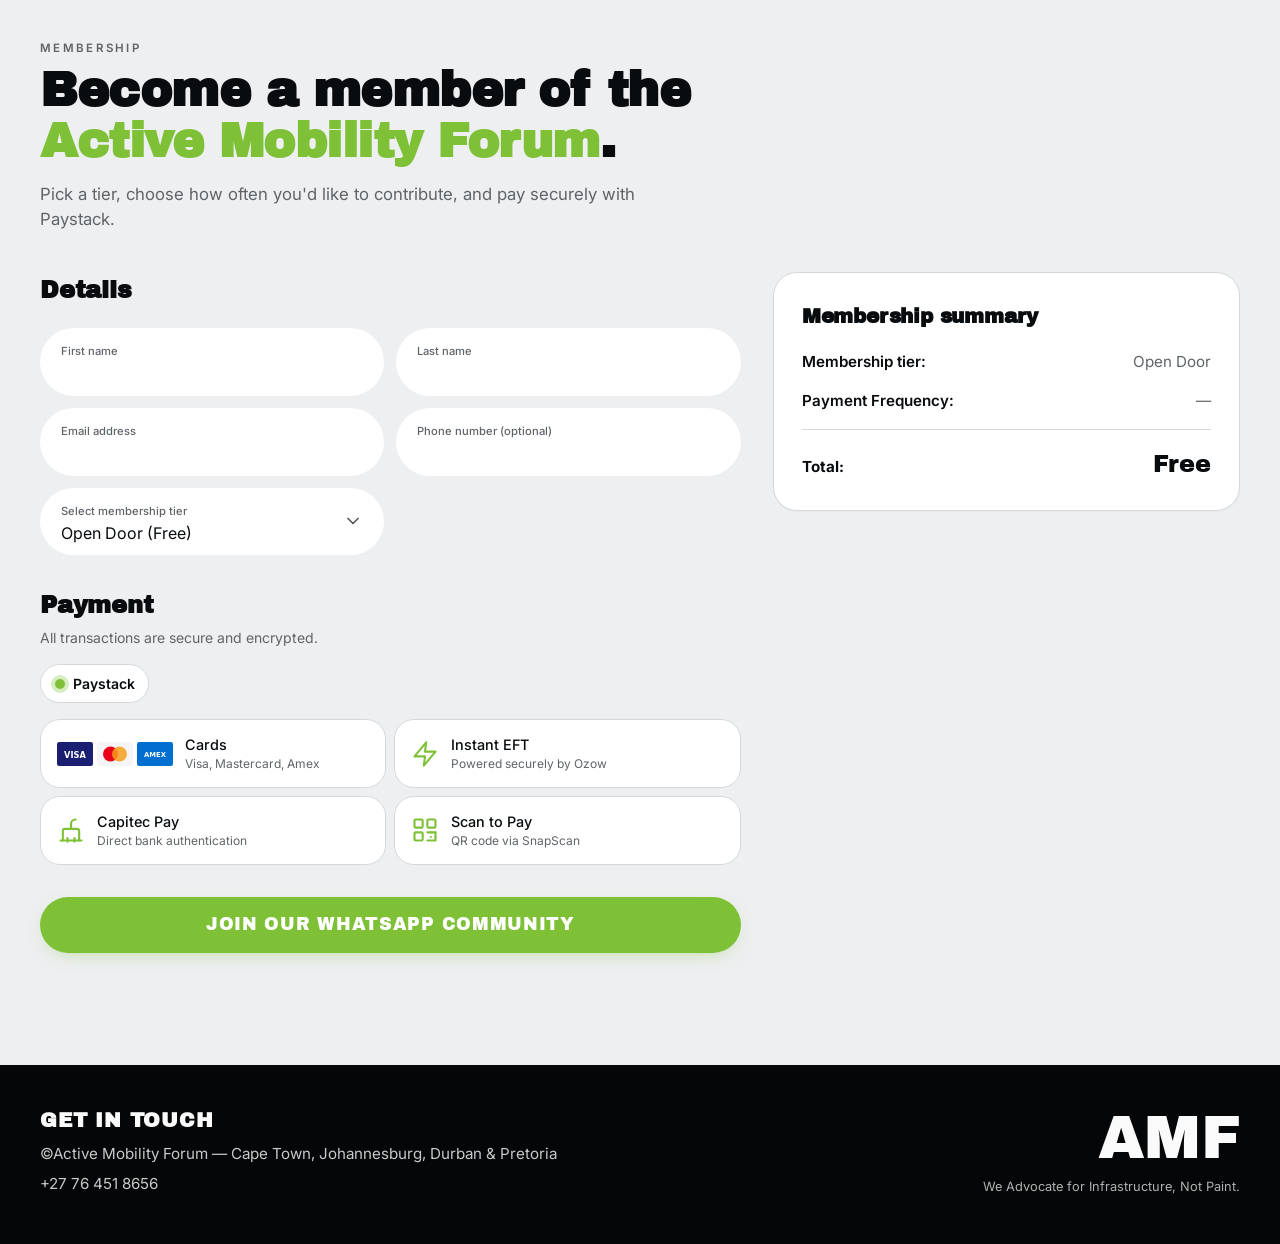
==== index.html @ 3e454515 "Initial commit of the AMF payment form" ====
<!doctype html>
<html lang="en">
<head>
  <meta charset="utf-8" />
  <meta name="viewport" content="width=device-width, initial-scale=1" />
  <title>Become a Member — Active Mobility Forum</title>
  <meta name="description" content="Choose your membership tier and support the Active Mobility Forum's work for safer streets across South Africa." />
  <meta property="og:title" content="Become a Member — Active Mobility Forum" />
  <meta property="og:description" content="Pick a tier, choose how often you'd like to contribute, and pay securely with Paystack." />
  <link rel="preconnect" href="https://fonts.googleapis.com" />
  <link rel="preconnect" href="https://fonts.gstatic.com" crossorigin />
  <link href="https://fonts.googleapis.com/css2?family=Archivo+Black&family=Inter:wght@400;500;600;700&display=swap" rel="stylesheet" />
  <link rel="stylesheet" href="styles.css" />
  <script src="https://js.paystack.co/v1/inline.js" defer></script>
  <script src="app.js" defer></script>
</head>
<body>
  <div class="page">
    <main>
      <section>
        <div class="container" style="padding-top:2.5rem; padding-bottom:4rem;">
          <header class="fade-in" style="max-width:42rem; margin-bottom:2.5rem;">
            <p class="eyebrow">Membership</p>
            <h1 class="headline">Become a member of the <span class="accent">Active Mobility Forum</span>.</h1>
            <p class="lede">Pick a tier, choose how often you'd like to contribute, and pay securely with Paystack.</p>
          </header>
          <form id="membership-form" class="form-grid fade-in" novalidate>
            <!-- LEFT: details -->
            <div>
              <h2 class="section-title">Details</h2>
              <div class="fields-row">
                <label class="field">
                  <span class="label">First name</span>
                  <input id="firstName" type="text" autocomplete="given-name" maxlength="60" required />
                </label>
                <label class="field">
                  <span class="label">Last name</span>
                  <input id="lastName" type="text" autocomplete="family-name" maxlength="60" required />
                </label>
              </div>
              <div class="fields-row">
                <label class="field">
                  <span class="label">Email address</span>
                  <input id="email" type="email" autocomplete="email" maxlength="120" required />
                </label>
                <label class="field">
                  <span class="label">Phone number (optional)</span>
                  <input id="phone" type="tel" autocomplete="tel" maxlength="20" />
                </label>
              </div>
              <div class="fields-row">
                <label class="field select-field">
                  <span class="label">Select membership tier</span>
                  <select id="tier">
                    <option value="open-door">Open Door (Free)</option>
                    <option value="community">Community Advocate</option>
                    <option value="champion">Champion Advocate</option>
                    <option value="family">Family Advocate</option>
                  </select>
                </label>
                <label class="field select-field" id="frequency-field" style="display:none;">
                  <span class="label">Payment frequency</span>
                  <select id="frequency">
                    <option value="monthly">Monthly</option>
                    <option value="quarterly">Quarterly</option>
                    <option value="yearly">Yearly</option>
                  </select>
                </label>
              </div>
              <div class="payment">
                <h2 class="section-title" style="margin-bottom:0.25rem;">Payment</h2>
                <p class="sub">All transactions are secure and encrypted.</p>
                <div>
                  <span class="processor"><span class="dot"></span>Paystack</span>
                </div>
                <div class="methods">
                  <!-- Cards -->
                  <div class="method">
                    <span class="icon">
                      <svg width="36" height="24" viewBox="0 0 48 32" aria-label="Visa"><rect width="48" height="32" rx="3" fill="#1A1F71"/><text x="24" y="21" text-anchor="middle" fill="white" font-size="11" font-weight="700" font-family="system-ui, sans-serif">VISA</text></svg>
                      <svg width="36" height="24" viewBox="0 0 48 32" aria-label="Mastercard"><rect width="48" height="32" rx="3" fill="#f5f5f5"/><circle cx="18" cy="16" r="10" fill="#EB001B"/><circle cx="30" cy="16" r="10" fill="#F79E1B" opacity="0.85"/></svg>
                      <svg width="36" height="24" viewBox="0 0 48 32" aria-label="American Express"><rect width="48" height="32" rx="3" fill="#016FD0"/><text x="24" y="20" text-anchor="middle" fill="white" font-size="9" font-weight="700" font-family="system-ui, sans-serif">AMEX</text></svg>
                    </span>
                    <div>
                      <p class="title">Cards</p>
                      <p class="desc">Visa, Mastercard, Amex</p>
                    </div>
                  </div>
                  <!-- Instant EFT -->
                  <div class="method">
                    <span class="icon">
                      <svg width="28" height="28" viewBox="0 0 24 24" fill="none" stroke="currentColor" stroke-width="1.8" stroke-linecap="round" stroke-linejoin="round" aria-label="Instant EFT"><path d="M13 2L3 14h9l-1 8 10-12h-9l1-8z"/></svg>
                    </span>
                    <div>
                      <p class="title">Instant EFT</p>
                      <p class="desc">Powered securely by Ozow</p>
                    </div>
                  </div>
                  <!-- Capitec Pay -->
                  <div class="method">
                    <span class="icon">
                      <svg width="28" height="28" viewBox="0 0 24 24" fill="none" stroke="currentColor" stroke-width="1.8" stroke-linecap="round" stroke-linejoin="round" aria-label="Capitec Pay"><path d="M3 21h18"/><path d="M5 21v-8a2 2 0 0 1 2-2h10a2 2 0 0 1 2 2v8"/><path d="M12 11V7a4 4 0 0 1 4-4"/><path d="M9 22v-3"/><path d="M15 22v-3"/></svg>
                    </span>
                    <div>
                      <p class="title">Capitec Pay</p>
                      <p class="desc">Direct bank authentication</p>
                    </div>
                  </div>
                  <!-- Scan to Pay -->
                  <div class="method">
                    <span class="icon">
                      <svg width="28" height="28" viewBox="0 0 24 24" fill="none" stroke="currentColor" stroke-width="1.8" stroke-linecap="round" stroke-linejoin="round" aria-label="Scan to Pay"><rect x="3" y="3" width="7" height="7" rx="1"/><rect x="14" y="3" width="7" height="7" rx="1"/><rect x="3" y="14" width="7" height="7" rx="1"/><path d="M17 14h.01"/><path d="M21 14h.01"/><path d="M17 18h.01"/><path d="M21 18h.01"/><path d="M14 21h7v-7h-7"/></svg>
                    </span>
                    <div>
                      <p class="title">Scan to Pay</p>
                      <p class="desc">QR code via SnapScan</p>
                    </div>
                  </div>
                </div>
              </div>
              <div id="form-alert" class="alert" role="alert" style="display:none;"></div>
              <button id="cta" type="submit" class="cta">Pay now</button>
            </div>
            <!-- RIGHT: summary (sticky on desktop) -->
            <aside class="summary-wrap">
              <div id="summary-card" class="summary">
                <h2>Membership summary</h2>
                <dl>
                  <div class="row"><dt>Membership tier:</dt><dd id="sum-tier">Open Door</dd></div>
                  <div class="row"><dt>Payment Frequency:</dt><dd id="sum-freq">—</dd></div>
                  <div class="total"><dt>Total:</dt><dd id="sum-total">Free</dd></div>
                </dl>
                <p id="sum-note" class="note" style="display:none;"></p>
              </div>
            </aside>
          </form>
        </div>
      </section>
    </main>
    <footer class="footer">
      <div class="container">
        <div>
          <h3>GET IN TOUCH</h3>
          <p>©Active Mobility Forum — Cape Town, Johannesburg, Durban &amp; Pretoria</p>
          <p>+27 76 451 8656</p>
        </div>
        <div class="right">
          <div class="brand">AMF</div>
          <p class="tagline">We Advocate for Infrastructure, Not Paint.</p>
        </div>
      </div>
    </footer>
  </div>
</body>
</html>
---- styles.css ----
/* Active Mobility Forum — Membership (standalone) */
:root {
  --background: oklch(0.95 0.002 247);
  --foreground: oklch(0.15 0.01 247);
  --card: #ffffff;
  --muted: oklch(0.92 0.005 247);
  --muted-foreground: oklch(0.5 0.01 247);
  --border: oklch(0.88 0.005 247);
  --primary: oklch(0.74 0.18 132);
  --primary-hover: oklch(0.68 0.18 132);
  --primary-foreground: #ffffff;
  --destructive: oklch(0.6 0.22 27);
  --footer: oklch(0.12 0.005 247);
  --footer-foreground: #fafafa;
  --radius: 1rem;
}
* { box-sizing: border-box; }
html { scroll-behavior: smooth; }
body {
  margin: 0;
  background: var(--background);
  color: var(--foreground);
  font-family: "Inter", system-ui, -apple-system, Segoe UI, Roboto, sans-serif;
  -webkit-font-smoothing: antialiased;
  line-height: 1.5;
}
h1, h2, h3, h4 {
  font-family: "Archivo Black", "Inter", sans-serif;
  letter-spacing: -0.01em;
  margin: 0;
}
p { margin: 0; }
a { color: inherit; }
button { font-family: inherit; cursor: pointer; }
/* Layout helpers */
.container { max-width: 80rem; margin: 0 auto; padding: 0 1.5rem; }
@media (min-width: 768px) { .container { padding: 0 2.5rem; } }
.page { min-height: 100vh; display: flex; flex-direction: column; }
.page main { flex: 1; }
/* Header copy */
.eyebrow {
  text-transform: uppercase;
  font-size: 0.72rem;
  letter-spacing: 0.2em;
  color: var(--muted-foreground);
  font-weight: 600;
}
.headline {
  font-size: clamp(1.85rem, 4vw, 3rem);
  line-height: 1.05;
  margin-top: 0.5rem;
}
.headline .accent { color: var(--primary); }
.lede { margin-top: 1rem; color: var(--muted-foreground); font-size: 1.05rem; max-width: 38rem; }
/* Form grid */
.form-grid {
  display: grid;
  gap: 2rem;
  align-items: start;
}
@media (min-width: 1024px) {
  .form-grid { grid-template-columns: 1.5fr 1fr; }
}
.section-title { font-size: 1.5rem; margin-bottom: 1.25rem; }
.fields-row {
  display: grid;
  gap: 0.75rem;
  grid-template-columns: 1fr;
}
@media (min-width: 640px) { .fields-row { grid-template-columns: 1fr 1fr; } }
.fields-row + .fields-row { margin-top: 0.75rem; }
/* Floating-label pill field */
.field {
  position: relative;
  background: var(--card);
  border-radius: 9999px;
  padding: 0.875rem 1.25rem 0.55rem;
  border: 1px solid transparent;
  transition: border-color 0.15s, box-shadow 0.15s;
}
.field:focus-within {
  border-color: var(--primary);
  box-shadow: 0 0 0 4px color-mix(in oklab, var(--primary) 18%, transparent);
}
.field .label {
  display: block;
  font-size: 0.7rem;
  color: var(--muted-foreground);
  font-weight: 500;
  margin-bottom: 2px;
}
.field input,
.field select {
  width: 100%;
  background: transparent;
  border: none;
  outline: none;
  font-size: 1rem;
  color: var(--foreground);
  padding: 0;
  appearance: none;
  -webkit-appearance: none;
  font-family: inherit;
}
.field.select-field {
  background-image: url("data:image/svg+xml;utf8,<svg xmlns='http://www.w3.org/2000/svg' width='20' height='20' viewBox='0 0 24 24' fill='none' stroke='%23555' stroke-width='2' stroke-linecap='round' stroke-linejoin='round'><polyline points='6 9 12 15 18 9'/></svg>");
  background-repeat: no-repeat;
  background-position: right 1.25rem center;
  padding-right: 3rem;
}
/* Payment area */
.payment { margin-top: 2rem; }
.payment h2 { font-size: 1.5rem; }
.payment .sub { font-size: 0.875rem; color: var(--muted-foreground); margin: 0.25rem 0 1rem; }
.processor {
  display: inline-flex;
  align-items: center;
  gap: 0.5rem;
  background: var(--card);
  border: 1px solid var(--border);
  border-radius: 9999px;
  padding: 0.5rem 0.85rem;
  font-size: 0.875rem;
  font-weight: 600;
}
.processor .dot {
  width: 0.625rem; height: 0.625rem; border-radius: 9999px;
  background: var(--primary);
  box-shadow: 0 0 0 4px color-mix(in oklab, var(--primary) 30%, transparent);
}
.methods {
  margin-top: 1rem;
  display: grid;
  gap: 0.5rem;
  grid-template-columns: 1fr;
}
@media (min-width: 640px) { .methods { grid-template-columns: 1fr 1fr; } }
.method {
  display: flex;
  align-items: center;
  gap: 0.75rem;
  background: var(--card);
  border: 1px solid var(--border);
  border-radius: 1.25rem;
  padding: 0.85rem 1rem;
  transition: transform 0.18s ease, border-color 0.18s ease, box-shadow 0.18s ease;
}
.method:hover {
  transform: translateY(-2px);
  border-color: color-mix(in oklab, var(--primary) 55%, var(--border));
  box-shadow: 0 8px 24px -16px rgba(0,0,0,0.25);
}
.method .icon { flex-shrink: 0; display: inline-flex; align-items: center; gap: 4px; color: var(--primary); }
.method .title { font-size: 0.9rem; font-weight: 500; }
.method .desc { font-size: 0.75rem; color: var(--muted-foreground); }
/* Alert */
.alert {
  margin-top: 1.5rem;
  border-radius: 0.85rem;
  background: color-mix(in oklab, var(--destructive) 10%, transparent);
  border: 1px solid color-mix(in oklab, var(--destructive) 30%, transparent);
  color: var(--destructive);
  padding: 0.75rem 1rem;
  font-size: 0.875rem;
}
/* CTA */
.cta {
  margin-top: 2rem;
  width: 100%;
  background: var(--primary);
  color: var(--primary-foreground);
  font-family: "Archivo Black", "Inter", sans-serif;
  text-transform: uppercase;
  letter-spacing: 0.04em;
  font-size: 1.1rem;
  padding: 1.15rem 1.5rem;
  border: none;
  border-radius: 9999px;
  transition: background 0.18s ease, transform 0.18s ease, box-shadow 0.18s ease;
  box-shadow: 0 6px 20px -10px color-mix(in oklab, var(--primary) 60%, transparent);
}
.cta:hover:not(:disabled) {
  background: var(--primary-hover);
  transform: translateY(-1px);
  box-shadow: 0 10px 28px -12px color-mix(in oklab, var(--primary) 70%, transparent);
}
.cta:active:not(:disabled) { transform: translateY(0); }
.cta:disabled { opacity: 0.6; cursor: not-allowed; }
/* Summary card (sticky on desktop) */
.summary-wrap { position: relative; }
@media (min-width: 1024px) {
  .summary-wrap { position: sticky; top: 2rem; }
}
.summary {
  background: var(--card);
  border: 1px solid var(--border);
  border-radius: 1.5rem;
  padding: 1.75rem;
  box-shadow: 0 1px 2px rgba(0,0,0,0.03);
  transition: box-shadow 0.2s ease, transform 0.2s ease;
}
.summary.is-stuck { box-shadow: 0 20px 40px -24px rgba(0,0,0,0.25); }
.summary h2 { font-size: 1.25rem; margin-bottom: 1.25rem; }
.summary dl { margin: 0; display: flex; flex-direction: column; gap: 1rem; font-size: 0.95rem; }
.summary .row { display: flex; justify-content: space-between; align-items: center; }
.summary .row dt { font-weight: 600; }
.summary .row dd { margin: 0; color: var(--muted-foreground); }
.summary .total {
  border-top: 1px solid var(--border);
  padding-top: 1rem;
  display: flex;
  justify-content: space-between;
  align-items: baseline;
}
.summary .total dt { font-weight: 700; }
.summary .total dd {
  margin: 0;
  font-family: "Archivo Black", "Inter", sans-serif;
  font-size: 1.5rem;
}
.summary .note {
  margin-top: 1.5rem;
  text-align: center;
  font-size: 0.75rem;
  color: var(--muted-foreground);
  background: var(--muted);
  border-radius: 9999px;
  padding: 0.5rem 1rem;
}
/* Animation */
@keyframes fadeIn { from { opacity: 0; transform: translateY(8px);} to { opacity: 1; transform: translateY(0);} }
.fade-in { animation: fadeIn 0.35s ease-out both; }
.fade-swap { animation: fadeIn 0.25s ease-out both; }
/* Footer */
.footer {
  background: var(--footer);
  color: var(--footer-foreground);
  margin-top: 3rem;
}
.footer .container {
  display: grid;
  gap: 2rem;
  padding-top: 2.5rem;
  padding-bottom: 3rem;
  align-items: end;
}
@media (min-width: 768px) { .footer .container { grid-template-columns: 1fr 1fr; } }
.footer .right { text-align: left; }
@media (min-width: 768px) { .footer .right { text-align: right; } }
.footer h3 { font-size: 1.25rem; letter-spacing: 0.04em; }
.footer p { margin-top: 0.5rem; opacity: 0.8; font-size: 0.95rem; }
.footer .brand {
  font-family: "Archivo Black", "Inter", sans-serif;
  font-size: clamp(2.25rem, 5vw, 3.75rem);
  line-height: 0.9;
  letter-spacing: -0.01em;
}
.footer .tagline { margin-top: 0.75rem; font-size: 0.8rem; opacity: 0.7; }
/* Success page */
.success-card {
  background: var(--card);
  border: 1px solid var(--border);
  border-radius: 1.5rem;
  padding: 2rem;
  max-width: 36rem;
  margin: 4rem auto;
}
.success-card .check {
  width: 56px; height: 56px;
  border-radius: 9999px;
  background: color-mix(in oklab, var(--primary) 18%, transparent);
  color: var(--primary);
  display: flex; align-items: center; justify-content: center;
  margin-bottom: 1rem;
}
.success-card h1 { font-size: 1.75rem; }
.success-card dl { margin: 1.5rem 0; display: flex; flex-direction: column; gap: 0.75rem; }
.success-card .row { display: flex; justify-content: space-between; font-size: 0.95rem; }
.success-card .row dt { color: var(--muted-foreground); }
.success-card .actions { display: flex; flex-direction: column; gap: 0.75rem; margin-top: 1.5rem; }
.btn-outline {
  display: inline-block;
  text-align: center;
  border: 1px solid var(--border);
  border-radius: 9999px;
  padding: 0.85rem 1.25rem;
  text-decoration: none;
  font-weight: 600;
  background: transparent;
  color: var(--foreground);
  transition: background 0.18s ease, border-color 0.18s ease;
}
.btn-outline:hover { background: var(--muted); border-color: color-mix(in oklab, var(--primary) 40%, var(--border)); }
.visually-hidden {
  position: absolute; width: 1px; height: 1px; overflow: hidden;
  clip: rect(0 0 0 0); white-space: nowrap;
}
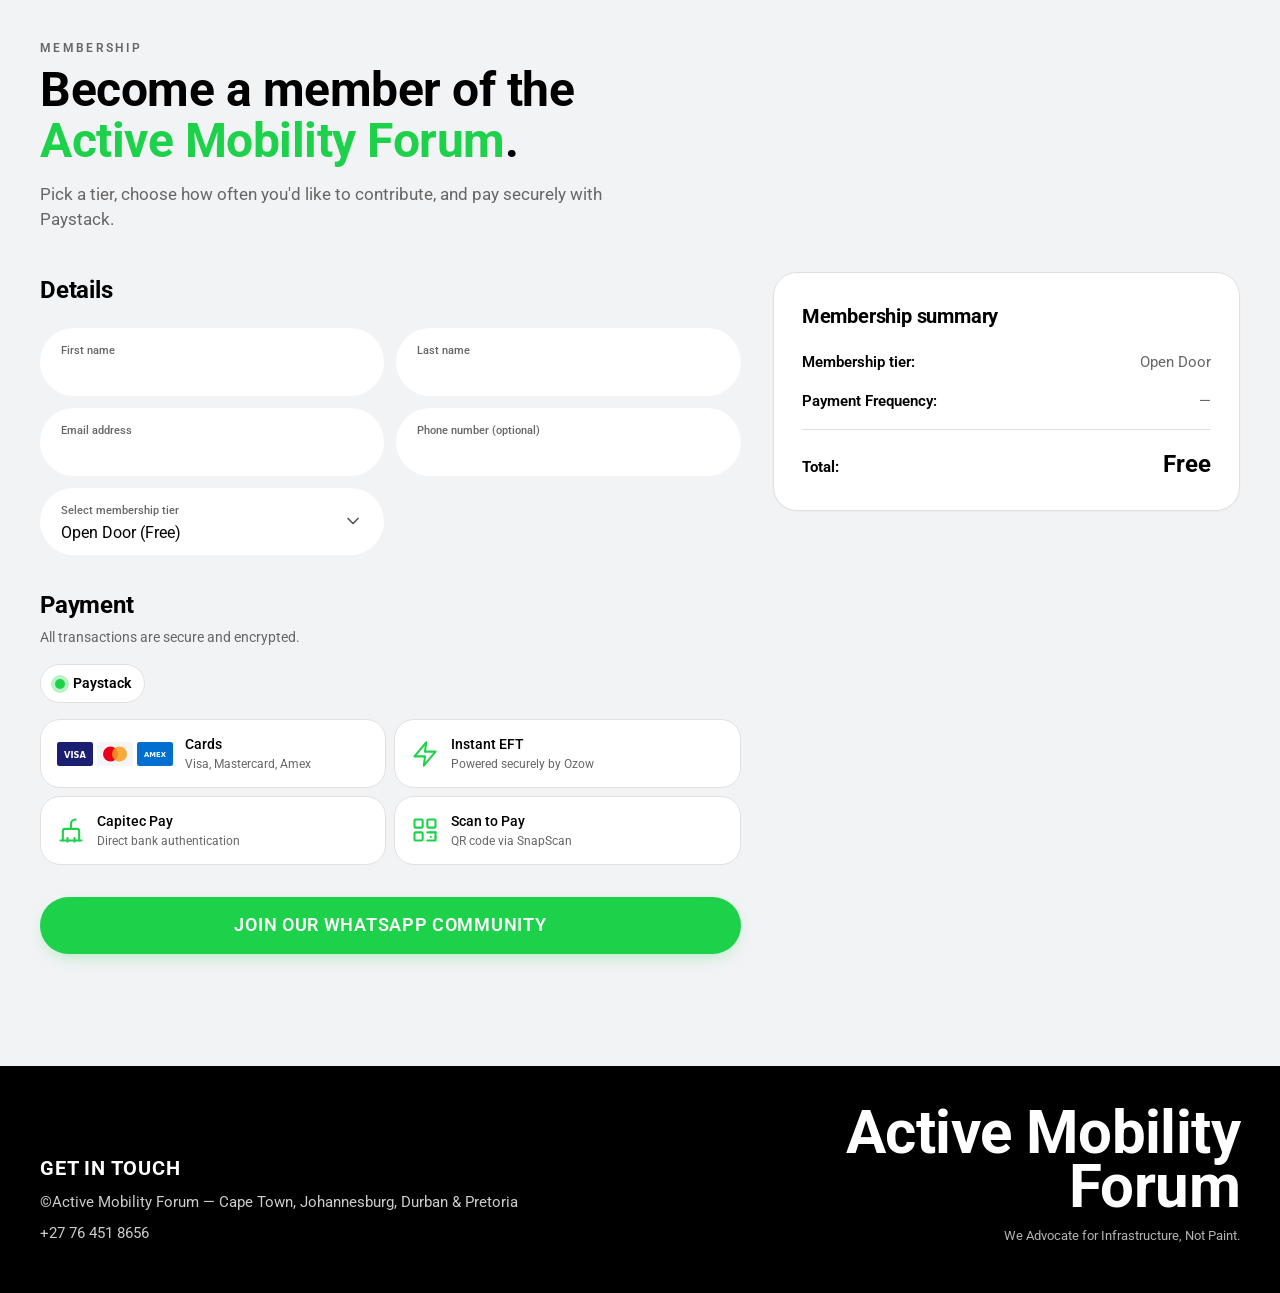
==== commit 0e9b1eff: "Changed colour palette and font to be in accordance with branding guidelines. I also revised the suc" ====
--- a/index.html
+++ b/index.html
@@ -9,7 +9,7 @@
   <meta property="og:description" content="Pick a tier, choose how often you'd like to contribute, and pay securely with Paystack." />
   <link rel="preconnect" href="https://fonts.googleapis.com" />
   <link rel="preconnect" href="https://fonts.gstatic.com" crossorigin />
-  <link href="https://fonts.googleapis.com/css2?family=Archivo+Black&family=Inter:wght@400;500;600;700&display=swap" rel="stylesheet" />
+  <link href="https://fonts.googleapis.com/css2?family=Roboto:wght@400;600;700&display=swap" rel="stylesheet" />
   <link rel="stylesheet" href="styles.css" />
   <script src="https://js.paystack.co/v1/inline.js" defer></script>
   <script src="app.js" defer></script>
@@ -145,7 +145,7 @@
           <p>+27 76 451 8656</p>
         </div>
         <div class="right">
-          <div class="brand">AMF</div>
+          <div class="brand">Active Mobility <br>Forum</div>
           <p class="tagline">We Advocate for Infrastructure, Not Paint.</p>
         </div>
       </div>
--- a/styles.css
+++ b/styles.css
@@ -1,17 +1,19 @@
 /* Active Mobility Forum — Membership (standalone) */
 :root {
-  --background: oklch(0.95 0.002 247);
-  --foreground: oklch(0.15 0.01 247);
+  --background: #f2f3f5;
+  --foreground: #000000;
   --card: #ffffff;
-  --muted: oklch(0.92 0.005 247);
-  --muted-foreground: oklch(0.5 0.01 247);
-  --border: oklch(0.88 0.005 247);
-  --primary: oklch(0.74 0.18 132);
-  --primary-hover: oklch(0.68 0.18 132);
+  --muted: #f5f5f5;
+  --muted-foreground: #666666;
+  --border: #e0e0e0;
+  --primary: #1dd14a;
+  --primary-hover: #16b894;
   --primary-foreground: #ffffff;
-  --destructive: oklch(0.6 0.22 27);
-  --footer: oklch(0.12 0.005 247);
-  --footer-foreground: #fafafa;
+  --success: #16a34a;
+  --destructive: #dc2626;
+  --destructive-hover: #b91c1c;
+  --footer: #000000;
+  --footer-foreground: #ffffff;
   --radius: 1rem;
 }
 * { box-sizing: border-box; }
@@ -20,12 +22,14 @@
   margin: 0;
   background: var(--background);
   color: var(--foreground);
-  font-family: "Inter", system-ui, -apple-system, Segoe UI, Roboto, sans-serif;
+  font-family: "Roboto", -apple-system, BlinkMacSystemFont, "Segoe UI", sans-serif;
+  font-weight: 400;
   -webkit-font-smoothing: antialiased;
   line-height: 1.5;
 }
 h1, h2, h3, h4 {
-  font-family: "Archivo Black", "Inter", sans-serif;
+  font-family: "Roboto", -apple-system, BlinkMacSystemFont, "Segoe UI", sans-serif;
+  font-weight: 700;
   letter-spacing: -0.01em;
   margin: 0;
 }
@@ -169,7 +173,8 @@
   width: 100%;
   background: var(--primary);
   color: var(--primary-foreground);
-  font-family: "Archivo Black", "Inter", sans-serif;
+  font-family: "Roboto", -apple-system, BlinkMacSystemFont, "Segoe UI", sans-serif;
+  font-weight: 600;
   text-transform: uppercase;
   letter-spacing: 0.04em;
   font-size: 1.1rem;
@@ -215,7 +220,8 @@
 .summary .total dt { font-weight: 700; }
 .summary .total dd {
   margin: 0;
-  font-family: "Archivo Black", "Inter", sans-serif;
+  font-family: "Roboto", -apple-system, BlinkMacSystemFont, "Segoe UI", sans-serif;
+  font-weight: 700;
   font-size: 1.5rem;
 }
 .summary .note {
@@ -250,7 +256,8 @@
 .footer h3 { font-size: 1.25rem; letter-spacing: 0.04em; }
 .footer p { margin-top: 0.5rem; opacity: 0.8; font-size: 0.95rem; }
 .footer .brand {
-  font-family: "Archivo Black", "Inter", sans-serif;
+  font-family: "Roboto", -apple-system, BlinkMacSystemFont, "Segoe UI", sans-serif;
+  font-weight: 700;
   font-size: clamp(2.25rem, 5vw, 3.75rem);
   line-height: 0.9;
   letter-spacing: -0.01em;
@@ -268,10 +275,16 @@
 .success-card .check {
   width: 56px; height: 56px;
   border-radius: 9999px;
+  display: flex; align-items: center; justify-content: center;
+  margin-bottom: 1rem;
+}
+.success-card .check.success {
   background: color-mix(in oklab, var(--primary) 18%, transparent);
   color: var(--primary);
-  display: flex; align-items: center; justify-content: center;
-  margin-bottom: 1rem;
+}
+.success-card .check.failure {
+  background: color-mix(in oklab, var(--destructive) 18%, transparent);
+  color: var(--destructive);
 }
 .success-card h1 { font-size: 1.75rem; }
 .success-card dl { margin: 1.5rem 0; display: flex; flex-direction: column; gap: 0.75rem; }
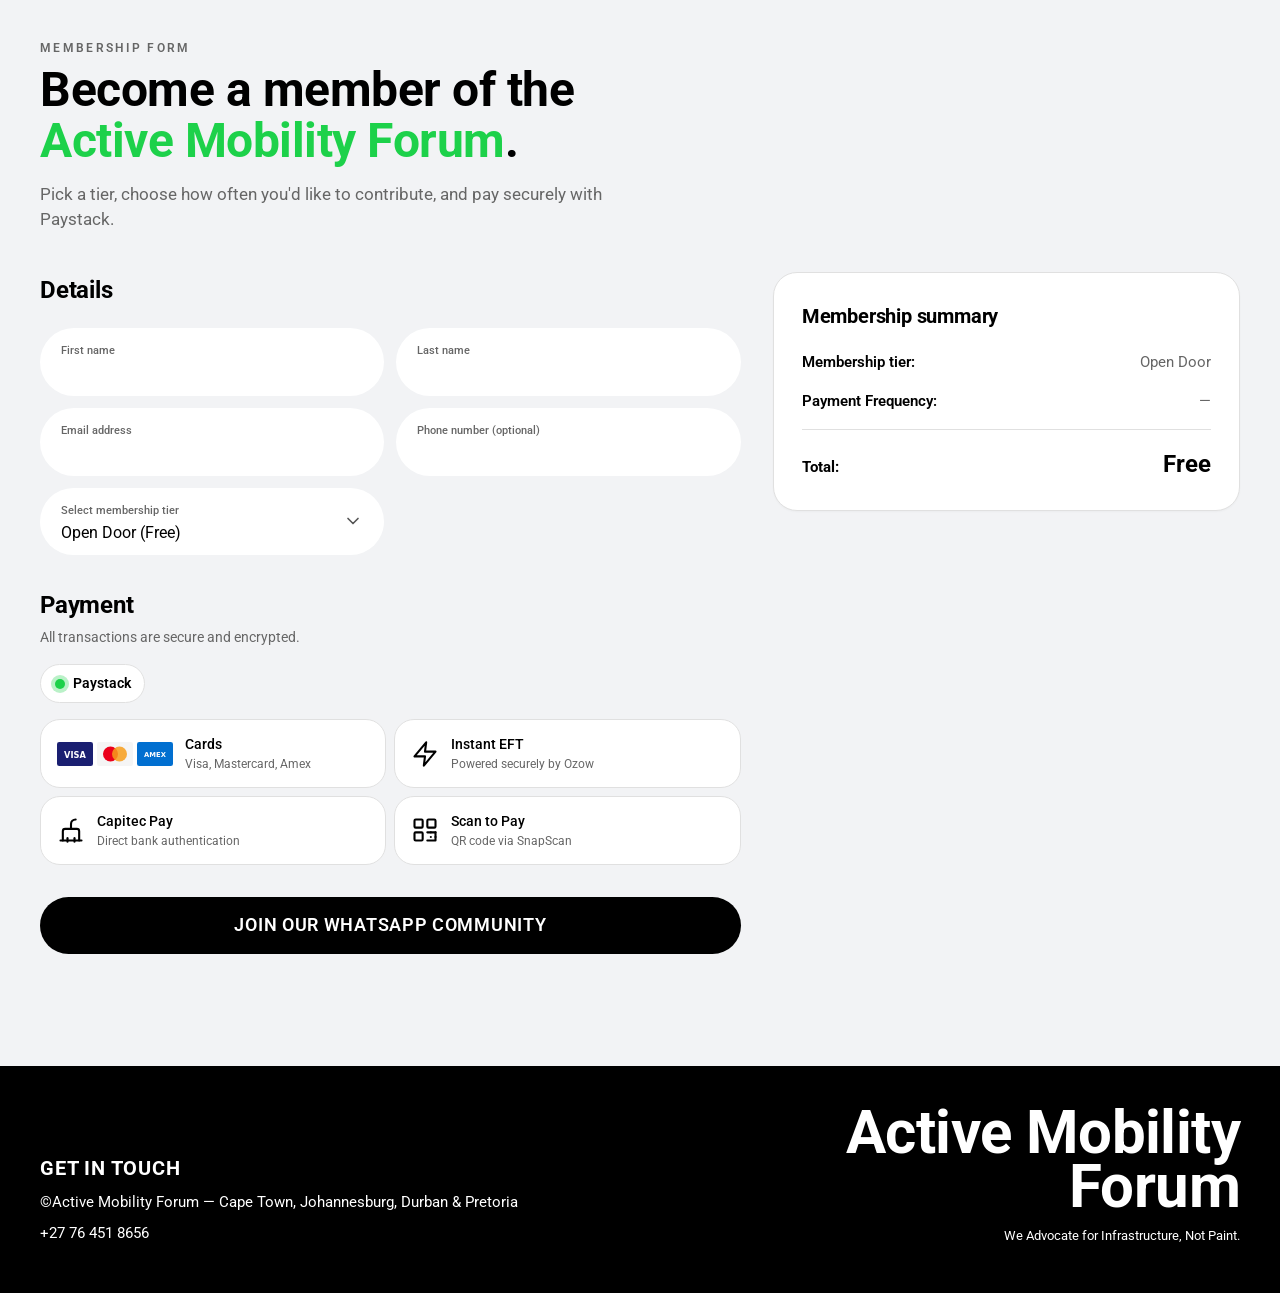
==== commit eeb4b574: "Change to html file" ====
--- a/index.html
+++ b/index.html
@@ -20,7 +20,7 @@
       <section>
         <div class="container" style="padding-top:2.5rem; padding-bottom:4rem;">
           <header class="fade-in" style="max-width:42rem; margin-bottom:2.5rem;">
-            <p class="eyebrow">Membership</p>
+            <p class="eyebrow">Membership Form</p>
             <h1 class="headline">Become a member of the <span class="accent">Active Mobility Forum</span>.</h1>
             <p class="lede">Pick a tier, choose how often you'd like to contribute, and pay securely with Paystack.</p>
           </header>
--- a/styles.css
+++ b/styles.css
@@ -6,8 +6,8 @@
   --muted: #f5f5f5;
   --muted-foreground: #666666;
   --border: #e0e0e0;
-  --primary: #1dd14a;
-  --primary-hover: #16b894;
+  --primary: #000000;
+  --primary-hover: #1dd14a;
   --primary-foreground: #ffffff;
   --success: #16a34a;
   --destructive: #dc2626;
@@ -54,7 +54,7 @@
   line-height: 1.05;
   margin-top: 0.5rem;
 }
-.headline .accent { color: var(--primary); }
+.headline .accent { color: #1dd14a; } 
 .lede { margin-top: 1rem; color: var(--muted-foreground); font-size: 1.05rem; max-width: 38rem; }
 /* Form grid */
 .form-grid {
@@ -129,8 +129,8 @@
 }
 .processor .dot {
   width: 0.625rem; height: 0.625rem; border-radius: 9999px;
-  background: var(--primary);
-  box-shadow: 0 0 0 4px color-mix(in oklab, var(--primary) 30%, transparent);
+  background: #1dd14a;
+  box-shadow: 0 0 0 4px color-mix(in oklab, #1dd14a 30%, transparent);
 }
 .methods {
   margin-top: 1rem;
@@ -182,12 +182,12 @@
   border: none;
   border-radius: 9999px;
   transition: background 0.18s ease, transform 0.18s ease, box-shadow 0.18s ease;
-  box-shadow: 0 6px 20px -10px color-mix(in oklab, var(--primary) 60%, transparent);
+  
 }
 .cta:hover:not(:disabled) {
   background: var(--primary-hover);
-  transform: translateY(-1px);
-  box-shadow: 0 10px 28px -12px color-mix(in oklab, var(--primary) 70%, transparent);
+  transform: translateY(-3px);
+  
 }
 .cta:active:not(:disabled) { transform: translateY(0); }
 .cta:disabled { opacity: 0.6; cursor: not-allowed; }
@@ -254,7 +254,7 @@
 .footer .right { text-align: left; }
 @media (min-width: 768px) { .footer .right { text-align: right; } }
 .footer h3 { font-size: 1.25rem; letter-spacing: 0.04em; }
-.footer p { margin-top: 0.5rem; opacity: 0.8; font-size: 0.95rem; }
+.footer p { margin-top: 0.5rem; font-size: 0.95rem; }
 .footer .brand {
   font-family: "Roboto", -apple-system, BlinkMacSystemFont, "Segoe UI", sans-serif;
   font-weight: 700;
@@ -262,7 +262,7 @@
   line-height: 0.9;
   letter-spacing: -0.01em;
 }
-.footer .tagline { margin-top: 0.75rem; font-size: 0.8rem; opacity: 0.7; }
+.footer .tagline { margin-top: 0.75rem; font-size: 0.8rem;  }
 /* Success page */
 .success-card {
   background: var(--card);
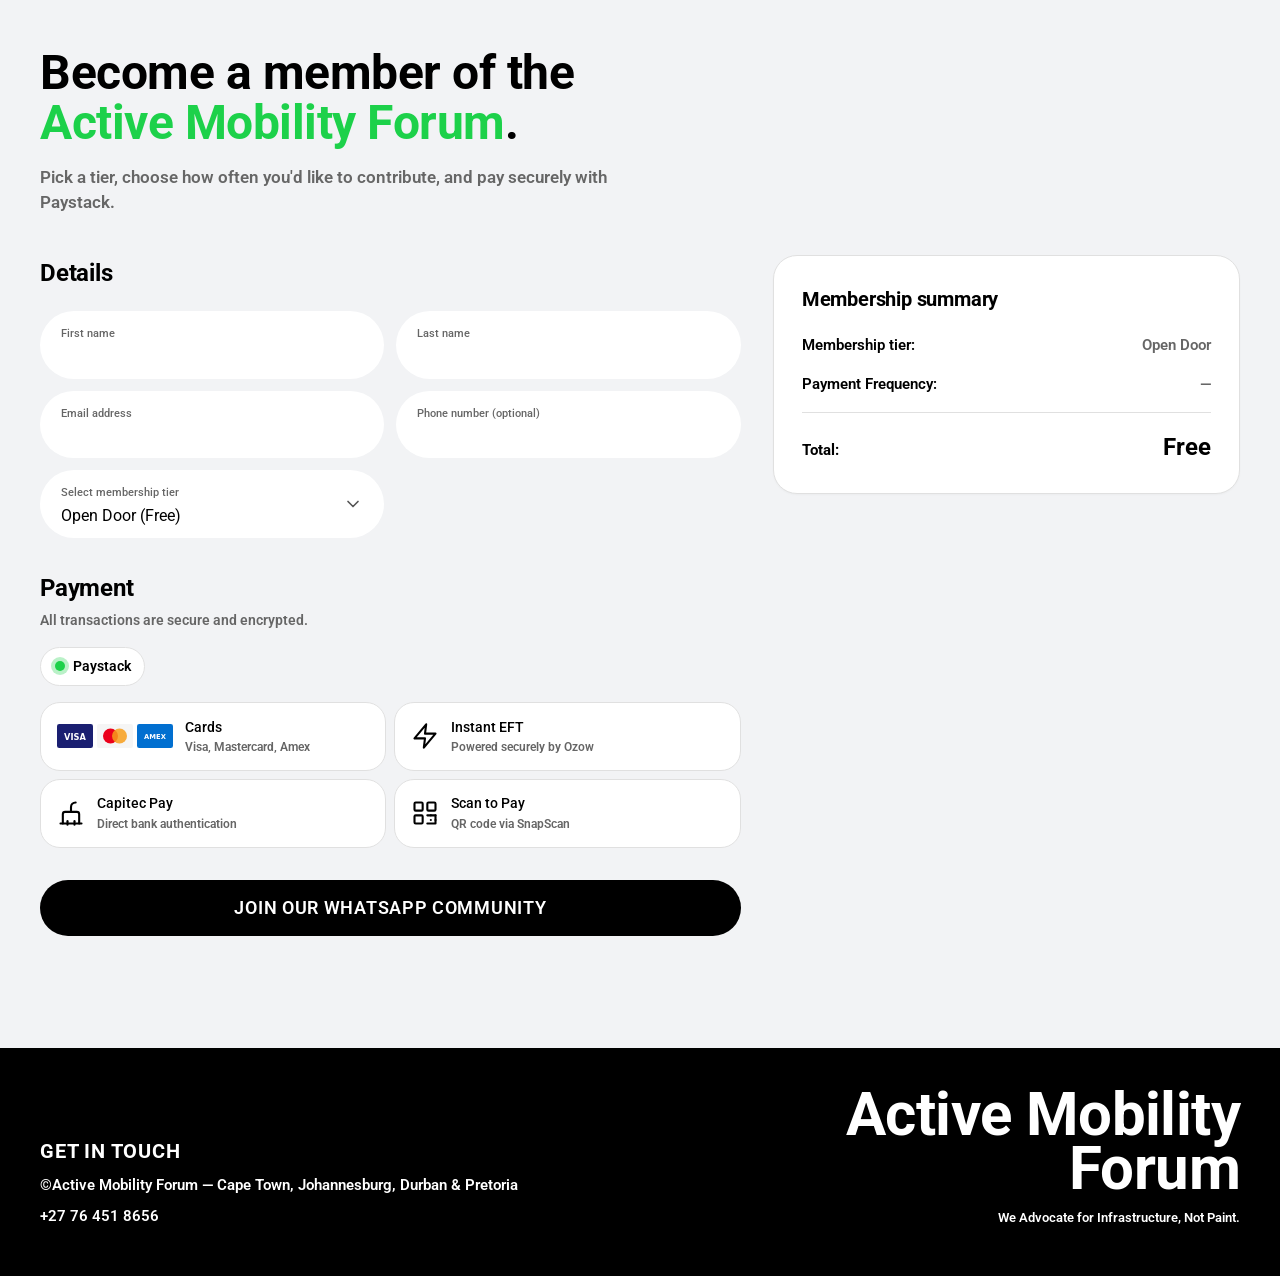
==== commit 77b0c689: "font revision" ====
--- a/index.html
+++ b/index.html
@@ -3,7 +3,7 @@
 <head>
   <meta charset="utf-8" />
   <meta name="viewport" content="width=device-width, initial-scale=1" />
-  <title>Become a Member — Active Mobility Forum</title>
+  <title>AMF</title>
   <meta name="description" content="Choose your membership tier and support the Active Mobility Forum's work for safer streets across South Africa." />
   <meta property="og:title" content="Become a Member — Active Mobility Forum" />
   <meta property="og:description" content="Pick a tier, choose how often you'd like to contribute, and pay securely with Paystack." />
@@ -20,7 +20,7 @@
       <section>
         <div class="container" style="padding-top:2.5rem; padding-bottom:4rem;">
           <header class="fade-in" style="max-width:42rem; margin-bottom:2.5rem;">
-            <p class="eyebrow">Membership Form</p>
+
             <h1 class="headline">Become a member of the <span class="accent">Active Mobility Forum</span>.</h1>
             <p class="lede">Pick a tier, choose how often you'd like to contribute, and pay securely with Paystack.</p>
           </header>
--- a/styles.css
+++ b/styles.css
@@ -23,7 +23,7 @@
   background: var(--background);
   color: var(--foreground);
   font-family: "Roboto", -apple-system, BlinkMacSystemFont, "Segoe UI", sans-serif;
-  font-weight: 400;
+  font-weight: 600;
   -webkit-font-smoothing: antialiased;
   line-height: 1.5;
 }
@@ -42,13 +42,7 @@
 .page { min-height: 100vh; display: flex; flex-direction: column; }
 .page main { flex: 1; }
 /* Header copy */
-.eyebrow {
-  text-transform: uppercase;
-  font-size: 0.72rem;
-  letter-spacing: 0.2em;
-  color: var(--muted-foreground);
-  font-weight: 600;
-}
+
 .headline {
   font-size: clamp(1.85rem, 4vw, 3rem);
   line-height: 1.05;
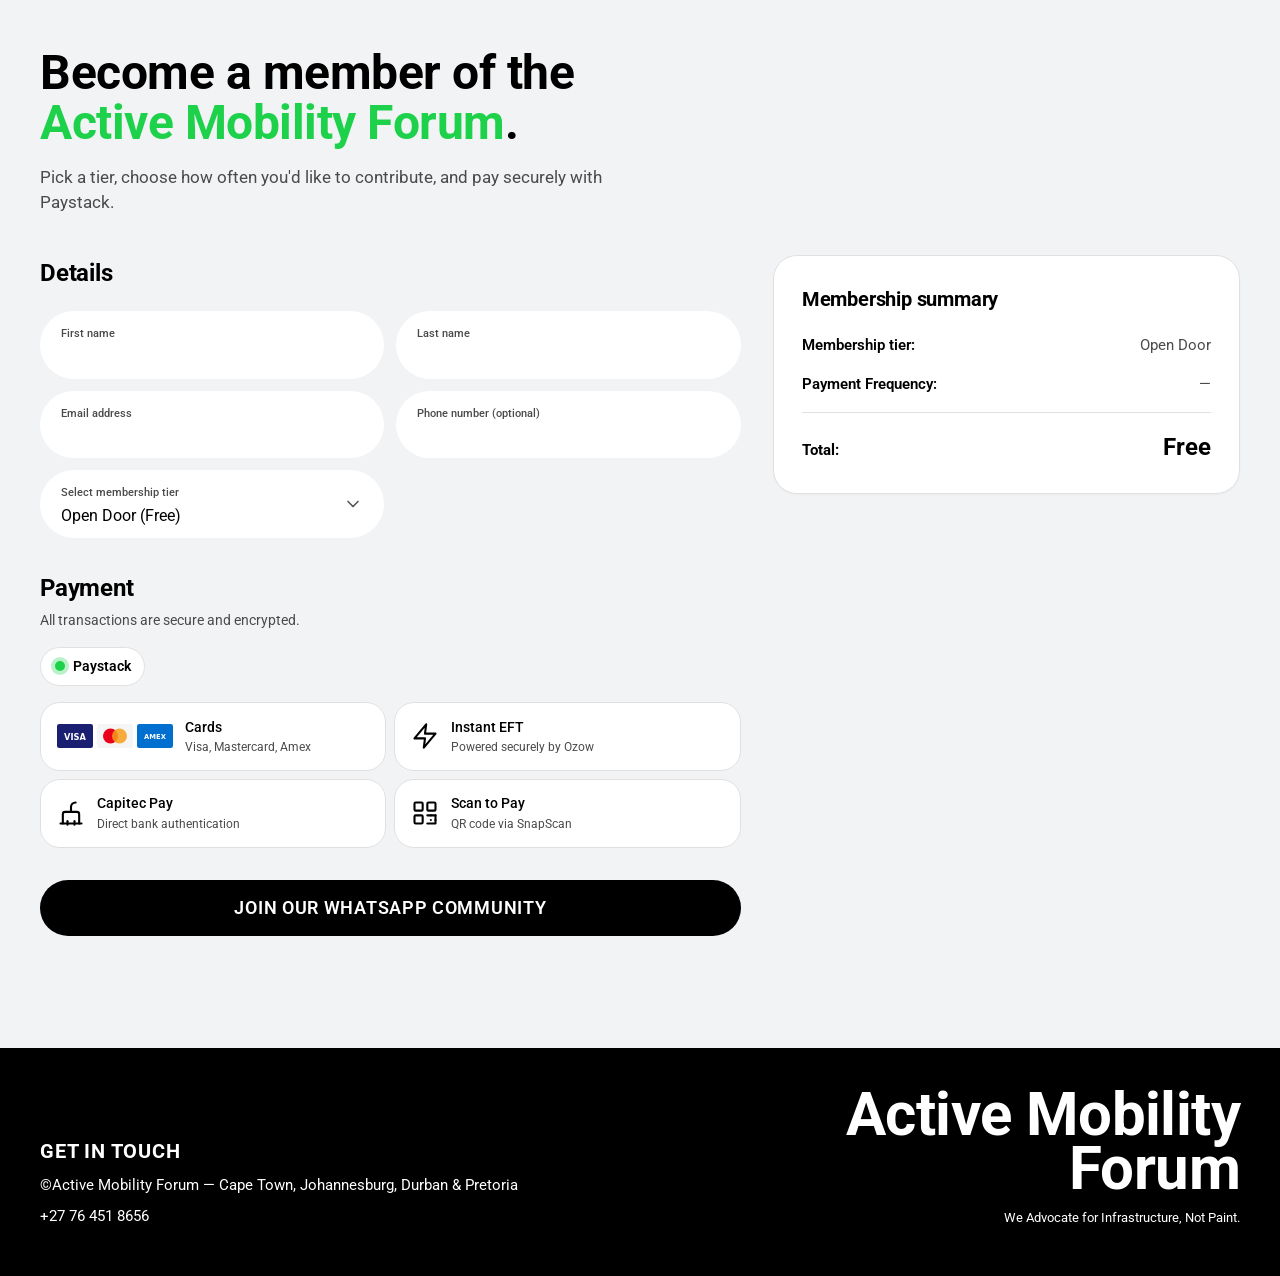
==== commit 0500a3ff: "Changes were made to ensure maintainability and readability of the codebase. A file named 'REFRACTOR" ====
--- a/index.html
+++ b/index.html
@@ -1,33 +1,42 @@
 <!doctype html>
 <html lang="en">
+
 <head>
   <meta charset="utf-8" />
   <meta name="viewport" content="width=device-width, initial-scale=1" />
-  <title>AMF</title>
+  <title>AMF — Membership</title>
   <meta name="description" content="Choose your membership tier and support the Active Mobility Forum's work for safer streets across South Africa." />
   <meta property="og:title" content="Become a Member — Active Mobility Forum" />
   <meta property="og:description" content="Pick a tier, choose how often you'd like to contribute, and pay securely with Paystack." />
+  <meta property="og:type" content="website" />
   <link rel="preconnect" href="https://fonts.googleapis.com" />
   <link rel="preconnect" href="https://fonts.gstatic.com" crossorigin />
   <link href="https://fonts.googleapis.com/css2?family=Roboto:wght@400;600;700&display=swap" rel="stylesheet" />
   <link rel="stylesheet" href="styles.css" />
+  <!-- Paystack payment gateway -->
   <script src="https://js.paystack.co/v1/inline.js" defer></script>
+  <!-- Form logic and payment handling -->
   <script src="app.js" defer></script>
 </head>
+
 <body>
   <div class="page">
     <main>
       <section>
-        <div class="container" style="padding-top:2.5rem; padding-bottom:4rem;">
-          <header class="fade-in" style="max-width:42rem; margin-bottom:2.5rem;">
-
+        <div class="container" style="padding-top: 2.5rem; padding-bottom: 4rem;">
+          <!-- Page header -->
+          <header class="fade-in" style="max-width: 42rem; margin-bottom: 2.5rem;">
             <h1 class="headline">Become a member of the <span class="accent">Active Mobility Forum</span>.</h1>
             <p class="lede">Pick a tier, choose how often you'd like to contribute, and pay securely with Paystack.</p>
           </header>
+
+          <!-- Membership form grid -->
           <form id="membership-form" class="form-grid fade-in" novalidate>
-            <!-- LEFT: details -->
+            <!-- LEFT: Member details and payment -->
             <div>
               <h2 class="section-title">Details</h2>
+
+              <!-- Name fields -->
               <div class="fields-row">
                 <label class="field">
                   <span class="label">First name</span>
@@ -38,6 +47,8 @@
                   <input id="lastName" type="text" autocomplete="family-name" maxlength="60" required />
                 </label>
               </div>
+
+              <!-- Contact fields -->
               <div class="fields-row">
                 <label class="field">
                   <span class="label">Email address</span>
@@ -48,6 +59,8 @@
                   <input id="phone" type="tel" autocomplete="tel" maxlength="20" />
                 </label>
               </div>
+
+              <!-- Membership tier and frequency selection -->
               <div class="fields-row">
                 <label class="field select-field">
                   <span class="label">Select membership tier</span>
@@ -58,7 +71,7 @@
                     <option value="family">Family Advocate</option>
                   </select>
                 </label>
-                <label class="field select-field" id="frequency-field" style="display:none;">
+                <label class="field select-field" id="frequency-field" style="display: none;">
                   <span class="label">Payment frequency</span>
                   <select id="frequency">
                     <option value="monthly">Monthly</option>
@@ -67,49 +80,93 @@
                   </select>
                 </label>
               </div>
+
+              <!-- Payment section -->
               <div class="payment">
-                <h2 class="section-title" style="margin-bottom:0.25rem;">Payment</h2>
+                <h2 class="section-title" style="margin-bottom: 0.25rem;">Payment</h2>
                 <p class="sub">All transactions are secure and encrypted.</p>
+
+                <!-- Paystack badge -->
                 <div>
                   <span class="processor"><span class="dot"></span>Paystack</span>
                 </div>
+
+                <!-- Supported payment methods -->
                 <div class="methods">
-                  <!-- Cards -->
-                  <div class="method">
-                    <span class="icon">
-                      <svg width="36" height="24" viewBox="0 0 48 32" aria-label="Visa"><rect width="48" height="32" rx="3" fill="#1A1F71"/><text x="24" y="21" text-anchor="middle" fill="white" font-size="11" font-weight="700" font-family="system-ui, sans-serif">VISA</text></svg>
-                      <svg width="36" height="24" viewBox="0 0 48 32" aria-label="Mastercard"><rect width="48" height="32" rx="3" fill="#f5f5f5"/><circle cx="18" cy="16" r="10" fill="#EB001B"/><circle cx="30" cy="16" r="10" fill="#F79E1B" opacity="0.85"/></svg>
-                      <svg width="36" height="24" viewBox="0 0 48 32" aria-label="American Express"><rect width="48" height="32" rx="3" fill="#016FD0"/><text x="24" y="20" text-anchor="middle" fill="white" font-size="9" font-weight="700" font-family="system-ui, sans-serif">AMEX</text></svg>
+                  <!-- Card payments -->
+                  <div class="method">
+                    <span class="icon">
+                      <!-- Visa logo -->
+                      <svg width="36" height="24" viewBox="0 0 48 32" aria-label="Visa">
+                        <rect width="48" height="32" rx="3" fill="#1A1F71" />
+                        <text x="24" y="21" text-anchor="middle" fill="white" font-size="11" font-weight="700"
+                          font-family="system-ui, sans-serif">VISA</text>
+                      </svg>
+                      <!-- Mastercard logo -->
+                      <svg width="36" height="24" viewBox="0 0 48 32" aria-label="Mastercard">
+                        <rect width="48" height="32" rx="3" fill="#f5f5f5" />
+                        <circle cx="18" cy="16" r="10" fill="#EB001B" />
+                        <circle cx="30" cy="16" r="10" fill="#F79E1B" opacity="0.85" />
+                      </svg>
+                      <!-- American Express logo -->
+                      <svg width="36" height="24" viewBox="0 0 48 32" aria-label="American Express">
+                        <rect width="48" height="32" rx="3" fill="#016FD0" />
+                        <text x="24" y="20" text-anchor="middle" fill="white" font-size="9" font-weight="700"
+                          font-family="system-ui, sans-serif">AMEX</text>
+                      </svg>
                     </span>
                     <div>
                       <p class="title">Cards</p>
                       <p class="desc">Visa, Mastercard, Amex</p>
                     </div>
                   </div>
-                  <!-- Instant EFT -->
-                  <div class="method">
-                    <span class="icon">
-                      <svg width="28" height="28" viewBox="0 0 24 24" fill="none" stroke="currentColor" stroke-width="1.8" stroke-linecap="round" stroke-linejoin="round" aria-label="Instant EFT"><path d="M13 2L3 14h9l-1 8 10-12h-9l1-8z"/></svg>
+
+                  <!-- Instant EFT (Ozow) -->
+                  <div class="method">
+                    <span class="icon">
+                      <svg width="28" height="28" viewBox="0 0 24 24" fill="none" stroke="currentColor"
+                        stroke-width="1.8" stroke-linecap="round" stroke-linejoin="round" aria-label="Instant EFT">
+                        <path d="M13 2L3 14h9l-1 8 10-12h-9l1-8z" />
+                      </svg>
                     </span>
                     <div>
                       <p class="title">Instant EFT</p>
                       <p class="desc">Powered securely by Ozow</p>
                     </div>
                   </div>
+
                   <!-- Capitec Pay -->
                   <div class="method">
                     <span class="icon">
-                      <svg width="28" height="28" viewBox="0 0 24 24" fill="none" stroke="currentColor" stroke-width="1.8" stroke-linecap="round" stroke-linejoin="round" aria-label="Capitec Pay"><path d="M3 21h18"/><path d="M5 21v-8a2 2 0 0 1 2-2h10a2 2 0 0 1 2 2v8"/><path d="M12 11V7a4 4 0 0 1 4-4"/><path d="M9 22v-3"/><path d="M15 22v-3"/></svg>
+                      <svg width="28" height="28" viewBox="0 0 24 24" fill="none" stroke="currentColor"
+                        stroke-width="1.8" stroke-linecap="round" stroke-linejoin="round" aria-label="Capitec Pay">
+                        <path d="M3 21h18" />
+                        <path d="M5 21v-8a2 2 0 0 1 2-2h10a2 2 0 0 1 2 2v8" />
+                        <path d="M12 11V7a4 4 0 0 1 4-4" />
+                        <path d="M9 22v-3" />
+                        <path d="M15 22v-3" />
+                      </svg>
                     </span>
                     <div>
                       <p class="title">Capitec Pay</p>
                       <p class="desc">Direct bank authentication</p>
                     </div>
                   </div>
-                  <!-- Scan to Pay -->
-                  <div class="method">
-                    <span class="icon">
-                      <svg width="28" height="28" viewBox="0 0 24 24" fill="none" stroke="currentColor" stroke-width="1.8" stroke-linecap="round" stroke-linejoin="round" aria-label="Scan to Pay"><rect x="3" y="3" width="7" height="7" rx="1"/><rect x="14" y="3" width="7" height="7" rx="1"/><rect x="3" y="14" width="7" height="7" rx="1"/><path d="M17 14h.01"/><path d="M21 14h.01"/><path d="M17 18h.01"/><path d="M21 18h.01"/><path d="M14 21h7v-7h-7"/></svg>
+
+                  <!-- Scan to Pay (SnapScan) -->
+                  <div class="method">
+                    <span class="icon">
+                      <svg width="28" height="28" viewBox="0 0 24 24" fill="none" stroke="currentColor"
+                        stroke-width="1.8" stroke-linecap="round" stroke-linejoin="round" aria-label="Scan to Pay">
+                        <rect x="3" y="3" width="7" height="7" rx="1" />
+                        <rect x="14" y="3" width="7" height="7" rx="1" />
+                        <rect x="3" y="14" width="7" height="7" rx="1" />
+                        <path d="M17 14h.01" />
+                        <path d="M21 14h.01" />
+                        <path d="M17 18h.01" />
+                        <path d="M21 18h.01" />
+                        <path d="M14 21h7v-7h-7" />
+                      </svg>
                     </span>
                     <div>
                       <p class="title">Scan to Pay</p>
@@ -118,25 +175,41 @@
                   </div>
                 </div>
               </div>
-              <div id="form-alert" class="alert" role="alert" style="display:none;"></div>
+
+              <!-- Form validation error display -->
+              <div id="form-alert" class="alert" role="alert" style="display: none;"></div>
+
+              <!-- Submit button -->
               <button id="cta" type="submit" class="cta">Pay now</button>
             </div>
-            <!-- RIGHT: summary (sticky on desktop) -->
+
+            <!-- RIGHT: Membership summary (sticky on desktop) -->
             <aside class="summary-wrap">
               <div id="summary-card" class="summary">
                 <h2>Membership summary</h2>
                 <dl>
-                  <div class="row"><dt>Membership tier:</dt><dd id="sum-tier">Open Door</dd></div>
-                  <div class="row"><dt>Payment Frequency:</dt><dd id="sum-freq">—</dd></div>
-                  <div class="total"><dt>Total:</dt><dd id="sum-total">Free</dd></div>
+                  <div class="row">
+                    <dt>Membership tier:</dt>
+                    <dd id="sum-tier">Open Door</dd>
+                  </div>
+                  <div class="row">
+                    <dt>Payment Frequency:</dt>
+                    <dd id="sum-freq">—</dd>
+                  </div>
+                  <div class="total">
+                    <dt>Total:</dt>
+                    <dd id="sum-total">Free</dd>
+                  </div>
                 </dl>
-                <p id="sum-note" class="note" style="display:none;"></p>
+                <p id="sum-note" class="note" style="display: none;"></p>
               </div>
             </aside>
           </form>
         </div>
       </section>
     </main>
+
+    <!-- Footer -->
     <footer class="footer">
       <div class="container">
         <div>
@@ -152,4 +225,5 @@
     </footer>
   </div>
 </body>
-</html>+
+</html>
--- a/styles.css
+++ b/styles.css
@@ -1,73 +1,171 @@
-/* Active Mobility Forum — Membership (standalone) */
+/**
+ * Active Mobility Forum — Membership Form Stylesheet
+ * 
+ * Single-page responsive form with:
+ * - Two-column layout on desktop (form left, sticky summary right)
+ * - Mobile-first responsive design
+ * - Smooth animations and transitions
+ * - Accessible color contrast
+ */
+
+/* ========== DESIGN TOKENS ========== */
 :root {
+  /* Color palette */
   --background: #f2f3f5;
   --foreground: #000000;
   --card: #ffffff;
   --muted: #f5f5f5;
-  --muted-foreground: #666666;
+  --muted-foreground: #4a4a4a;
   --border: #e0e0e0;
+
+  /* Primary action */
   --primary: #000000;
   --primary-hover: #1dd14a;
   --primary-foreground: #ffffff;
+
+  /* Feedback colors */
   --success: #16a34a;
   --destructive: #dc2626;
   --destructive-hover: #b91c1c;
+
+  /* Footer */
   --footer: #000000;
   --footer-foreground: #ffffff;
+
+  /* Spacing */
   --radius: 1rem;
 }
-* { box-sizing: border-box; }
-html { scroll-behavior: smooth; }
+
+/* ========== GLOBAL STYLES ========== */
+
+* {
+  box-sizing: border-box;
+}
+
+html {
+  scroll-behavior: smooth;
+}
+
 body {
   margin: 0;
   background: var(--background);
   color: var(--foreground);
-  font-family: "Roboto", -apple-system, BlinkMacSystemFont, "Segoe UI", sans-serif;
-  font-weight: 600;
+  font-family: "Roboto", sans-serif;
+  font-weight: 400;
   -webkit-font-smoothing: antialiased;
   line-height: 1.5;
 }
-h1, h2, h3, h4 {
-  font-family: "Roboto", -apple-system, BlinkMacSystemFont, "Segoe UI", sans-serif;
+
+h1,
+h2,
+h3,
+h4 {
+  font-family: "Roboto", sans-serif;
   font-weight: 700;
   letter-spacing: -0.01em;
   margin: 0;
 }
-p { margin: 0; }
-a { color: inherit; }
-button { font-family: inherit; cursor: pointer; }
-/* Layout helpers */
-.container { max-width: 80rem; margin: 0 auto; padding: 0 1.5rem; }
-@media (min-width: 768px) { .container { padding: 0 2.5rem; } }
-.page { min-height: 100vh; display: flex; flex-direction: column; }
-.page main { flex: 1; }
-/* Header copy */
+
+p {
+  margin: 0;
+}
+
+a {
+  color: inherit;
+}
+
+button {
+  font-family: inherit;
+  cursor: pointer;
+}
+
+/* ========== LAYOUT ========== */
+
+.container {
+  max-width: 80rem;
+  margin: 0 auto;
+  padding: 0 1.5rem;
+}
+
+@media (min-width: 768px) {
+  .container {
+    padding: 0 2.5rem;
+  }
+}
+
+.page {
+  min-height: 100vh;
+  display: flex;
+  flex-direction: column;
+}
+
+.page main {
+  flex: 1;
+}
+
+/* ========== HEADER TYPOGRAPHY ========== */
 
 .headline {
   font-size: clamp(1.85rem, 4vw, 3rem);
   line-height: 1.05;
   margin-top: 0.5rem;
 }
-.headline .accent { color: #1dd14a; } 
-.lede { margin-top: 1rem; color: var(--muted-foreground); font-size: 1.05rem; max-width: 38rem; }
-/* Form grid */
+
+.headline .accent {
+  color: #1dd14a;
+}
+
+.lede {
+  margin-top: 1rem;
+  color: var(--muted-foreground);
+  font-size: 1.05rem;
+  max-width: 38rem;
+}
+
+/* ========== FORM LAYOUT ========== */
+
 .form-grid {
   display: grid;
   gap: 2rem;
   align-items: start;
 }
+
 @media (min-width: 1024px) {
-  .form-grid { grid-template-columns: 1.5fr 1fr; }
-}
-.section-title { font-size: 1.5rem; margin-bottom: 1.25rem; }
+  .form-grid {
+    grid-template-columns: 1.5fr 1fr;
+  }
+}
+
+.section-title {
+  font-size: 1.5rem;
+  margin-bottom: 1.25rem;
+}
+
+/* Form field rows */
 .fields-row {
   display: grid;
   gap: 0.75rem;
   grid-template-columns: 1fr;
 }
-@media (min-width: 640px) { .fields-row { grid-template-columns: 1fr 1fr; } }
-.fields-row + .fields-row { margin-top: 0.75rem; }
-/* Floating-label pill field */
+
+@media (min-width: 640px) {
+  .fields-row {
+    grid-template-columns: 1fr 1fr;
+  }
+}
+
+.fields-row + .fields-row {
+  margin-top: 0.75rem;
+}
+
+/* ========== FORM FIELDS ========== */
+
+/**
+ * Pill-shaped floating label fields
+ * - Rounded corners (border-radius: 9999px)
+ * - Focus ring on interaction
+ * - Floating label styling with muted color
+ */
 .field {
   position: relative;
   background: var(--card);
@@ -76,10 +174,12 @@
   border: 1px solid transparent;
   transition: border-color 0.15s, box-shadow 0.15s;
 }
+
 .field:focus-within {
   border-color: var(--primary);
   box-shadow: 0 0 0 4px color-mix(in oklab, var(--primary) 18%, transparent);
 }
+
 .field .label {
   display: block;
   font-size: 0.7rem;
@@ -87,6 +187,7 @@
   font-weight: 500;
   margin-bottom: 2px;
 }
+
 .field input,
 .field select {
   width: 100%;
@@ -100,16 +201,32 @@
   -webkit-appearance: none;
   font-family: inherit;
 }
+
+/* Select field with custom dropdown arrow */
 .field.select-field {
   background-image: url("data:image/svg+xml;utf8,<svg xmlns='http://www.w3.org/2000/svg' width='20' height='20' viewBox='0 0 24 24' fill='none' stroke='%23555' stroke-width='2' stroke-linecap='round' stroke-linejoin='round'><polyline points='6 9 12 15 18 9'/></svg>");
   background-repeat: no-repeat;
   background-position: right 1.25rem center;
   padding-right: 3rem;
 }
-/* Payment area */
-.payment { margin-top: 2rem; }
-.payment h2 { font-size: 1.5rem; }
-.payment .sub { font-size: 0.875rem; color: var(--muted-foreground); margin: 0.25rem 0 1rem; }
+
+/* ========== PAYMENT SECTION ========== */
+
+.payment {
+  margin-top: 2rem;
+}
+
+.payment h2 {
+  font-size: 1.5rem;
+}
+
+.payment .sub {
+  font-size: 0.875rem;
+  color: var(--muted-foreground);
+  margin: 0.25rem 0 1rem;
+}
+
+/* Paystack processor badge */
 .processor {
   display: inline-flex;
   align-items: center;
@@ -121,18 +238,30 @@
   font-size: 0.875rem;
   font-weight: 600;
 }
+
 .processor .dot {
-  width: 0.625rem; height: 0.625rem; border-radius: 9999px;
+  width: 0.625rem;
+  height: 0.625rem;
+  border-radius: 9999px;
   background: #1dd14a;
   box-shadow: 0 0 0 4px color-mix(in oklab, #1dd14a 30%, transparent);
 }
+
+/* Payment methods grid */
 .methods {
   margin-top: 1rem;
   display: grid;
   gap: 0.5rem;
   grid-template-columns: 1fr;
 }
-@media (min-width: 640px) { .methods { grid-template-columns: 1fr 1fr; } }
+
+@media (min-width: 640px) {
+  .methods {
+    grid-template-columns: 1fr 1fr;
+  }
+}
+
+/* Individual payment method card */
 .method {
   display: flex;
   align-items: center;
@@ -143,15 +272,33 @@
   padding: 0.85rem 1rem;
   transition: transform 0.18s ease, border-color 0.18s ease, box-shadow 0.18s ease;
 }
+
 .method:hover {
   transform: translateY(-2px);
   border-color: color-mix(in oklab, var(--primary) 55%, var(--border));
-  box-shadow: 0 8px 24px -16px rgba(0,0,0,0.25);
-}
-.method .icon { flex-shrink: 0; display: inline-flex; align-items: center; gap: 4px; color: var(--primary); }
-.method .title { font-size: 0.9rem; font-weight: 500; }
-.method .desc { font-size: 0.75rem; color: var(--muted-foreground); }
-/* Alert */
+  box-shadow: 0 8px 24px -16px rgba(0, 0, 0, 0.25);
+}
+
+.method .icon {
+  flex-shrink: 0;
+  display: inline-flex;
+  align-items: center;
+  gap: 4px;
+  color: var(--primary);
+}
+
+.method .title {
+  font-size: 0.9rem;
+  font-weight: 500;
+}
+
+.method .desc {
+  font-size: 0.75rem;
+  color: var(--muted-foreground);
+}
+
+/* ========== VALIDATION & ALERTS ========== */
+
 .alert {
   margin-top: 1.5rem;
   border-radius: 0.85rem;
@@ -161,7 +308,9 @@
   padding: 0.75rem 1rem;
   font-size: 0.875rem;
 }
-/* CTA */
+
+/* ========== SUBMIT BUTTON ========== */
+
 .cta {
   margin-top: 2rem;
   width: 100%;
@@ -176,48 +325,97 @@
   border: none;
   border-radius: 9999px;
   transition: background 0.18s ease, transform 0.18s ease, box-shadow 0.18s ease;
-  
-}
+}
+
 .cta:hover:not(:disabled) {
   background: var(--primary-hover);
   transform: translateY(-3px);
-  
-}
-.cta:active:not(:disabled) { transform: translateY(0); }
-.cta:disabled { opacity: 0.6; cursor: not-allowed; }
-/* Summary card (sticky on desktop) */
-.summary-wrap { position: relative; }
+}
+
+.cta:active:not(:disabled) {
+  transform: translateY(0);
+}
+
+.cta:disabled {
+  opacity: 0.6;
+  cursor: not-allowed;
+}
+
+/* ========== SUMMARY CARD ========== */
+
+.summary-wrap {
+  position: relative;
+}
+
 @media (min-width: 1024px) {
-  .summary-wrap { position: sticky; top: 2rem; }
-}
+  .summary-wrap {
+    position: sticky;
+    top: 2rem;
+  }
+}
+
 .summary {
   background: var(--card);
   border: 1px solid var(--border);
   border-radius: 1.5rem;
   padding: 1.75rem;
-  box-shadow: 0 1px 2px rgba(0,0,0,0.03);
+  box-shadow: 0 1px 2px rgba(0, 0, 0, 0.03);
   transition: box-shadow 0.2s ease, transform 0.2s ease;
 }
-.summary.is-stuck { box-shadow: 0 20px 40px -24px rgba(0,0,0,0.25); }
-.summary h2 { font-size: 1.25rem; margin-bottom: 1.25rem; }
-.summary dl { margin: 0; display: flex; flex-direction: column; gap: 1rem; font-size: 0.95rem; }
-.summary .row { display: flex; justify-content: space-between; align-items: center; }
-.summary .row dt { font-weight: 600; }
-.summary .row dd { margin: 0; color: var(--muted-foreground); }
+
+.summary.is-stuck {
+  box-shadow: 0 20px 40px -24px rgba(0, 0, 0, 0.25);
+}
+
+.summary h2 {
+  font-size: 1.25rem;
+  margin-bottom: 1.25rem;
+}
+
+.summary dl {
+  margin: 0;
+  display: flex;
+  flex-direction: column;
+  gap: 1rem;
+  font-size: 0.95rem;
+}
+
+.summary .row {
+  display: flex;
+  justify-content: space-between;
+  align-items: center;
+  animation: fadeSwap 0.25s ease-out both;
+}
+
+.summary .row dt {
+  font-weight: 600;
+}
+
+.summary .row dd {
+  margin: 0;
+  color: var(--muted-foreground);
+}
+
 .summary .total {
   border-top: 1px solid var(--border);
   padding-top: 1rem;
   display: flex;
   justify-content: space-between;
   align-items: baseline;
-}
-.summary .total dt { font-weight: 700; }
+  animation: fadeSwap 0.25s ease-out both;
+}
+
+.summary .total dt {
+  font-weight: 700;
+}
+
 .summary .total dd {
   margin: 0;
   font-family: "Roboto", -apple-system, BlinkMacSystemFont, "Segoe UI", sans-serif;
   font-weight: 700;
   font-size: 1.5rem;
 }
+
 .summary .note {
   margin-top: 1.5rem;
   text-align: center;
@@ -227,37 +425,41 @@
   border-radius: 9999px;
   padding: 0.5rem 1rem;
 }
-/* Animation */
-@keyframes fadeIn { from { opacity: 0; transform: translateY(8px);} to { opacity: 1; transform: translateY(0);} }
-.fade-in { animation: fadeIn 0.35s ease-out both; }
-.fade-swap { animation: fadeIn 0.25s ease-out both; }
-/* Footer */
-.footer {
-  background: var(--footer);
-  color: var(--footer-foreground);
-  margin-top: 3rem;
-}
-.footer .container {
-  display: grid;
-  gap: 2rem;
-  padding-top: 2.5rem;
-  padding-bottom: 3rem;
-  align-items: end;
-}
-@media (min-width: 768px) { .footer .container { grid-template-columns: 1fr 1fr; } }
-.footer .right { text-align: left; }
-@media (min-width: 768px) { .footer .right { text-align: right; } }
-.footer h3 { font-size: 1.25rem; letter-spacing: 0.04em; }
-.footer p { margin-top: 0.5rem; font-size: 0.95rem; }
-.footer .brand {
-  font-family: "Roboto", -apple-system, BlinkMacSystemFont, "Segoe UI", sans-serif;
-  font-weight: 700;
-  font-size: clamp(2.25rem, 5vw, 3.75rem);
-  line-height: 0.9;
-  letter-spacing: -0.01em;
-}
-.footer .tagline { margin-top: 0.75rem; font-size: 0.8rem;  }
-/* Success page */
+
+/* ========== ANIMATIONS ========== */
+
+@keyframes fadeIn {
+  from {
+    opacity: 0;
+    transform: translateY(8px);
+  }
+  to {
+    opacity: 1;
+    transform: translateY(0);
+  }
+}
+
+@keyframes fadeSwap {
+  from {
+    opacity: 0;
+    transform: scale(0.95);
+  }
+  to {
+    opacity: 1;
+    transform: scale(1);
+  }
+}
+
+.fade-in {
+  animation: fadeIn 0.35s ease-out both;
+}
+
+.fade-swap {
+  animation: fadeSwap 0.25s ease-out both;
+}
+
+/* ========== SUCCESS/FAILURE PAGE ========== */
+
 .success-card {
   background: var(--card);
   border: 1px solid var(--border);
@@ -266,25 +468,69 @@
   max-width: 36rem;
   margin: 4rem auto;
 }
+
 .success-card .check {
-  width: 56px; height: 56px;
+  width: 56px;
+  height: 56px;
   border-radius: 9999px;
-  display: flex; align-items: center; justify-content: center;
+  display: flex;
+  align-items: center;
+  justify-content: center;
   margin-bottom: 1rem;
 }
+
 .success-card .check.success {
   background: color-mix(in oklab, var(--primary) 18%, transparent);
   color: var(--primary);
 }
+
 .success-card .check.failure {
   background: color-mix(in oklab, var(--destructive) 18%, transparent);
   color: var(--destructive);
 }
-.success-card h1 { font-size: 1.75rem; }
-.success-card dl { margin: 1.5rem 0; display: flex; flex-direction: column; gap: 0.75rem; }
-.success-card .row { display: flex; justify-content: space-between; font-size: 0.95rem; }
-.success-card .row dt { color: var(--muted-foreground); }
-.success-card .actions { display: flex; flex-direction: column; gap: 0.75rem; margin-top: 1.5rem; }
+
+.success-card h1 {
+  font-size: 1.75rem;
+}
+
+.success-card .eyebrow {
+  font-size: 0.75rem;
+  font-weight: 600;
+  text-transform: uppercase;
+  letter-spacing: 0.1em;
+  color: var(--muted-foreground);
+  margin: 0 0 0.5rem 0;
+}
+
+.success-card dl {
+  margin: 1.5rem 0;
+  display: flex;
+  flex-direction: column;
+  gap: 0.75rem;
+}
+
+.success-card .row {
+  display: flex;
+  justify-content: space-between;
+  font-size: 0.95rem;
+}
+
+.success-card .row dt {
+  color: var(--muted-foreground);
+}
+
+.success-card .row dd {
+  font-weight: 500;
+}
+
+.success-card .actions {
+  display: flex;
+  flex-direction: column;
+  gap: 0.75rem;
+  margin-top: 1.5rem;
+}
+
+/* Outline button variant */
 .btn-outline {
   display: inline-block;
   text-align: center;
@@ -297,8 +543,74 @@
   color: var(--foreground);
   transition: background 0.18s ease, border-color 0.18s ease;
 }
-.btn-outline:hover { background: var(--muted); border-color: color-mix(in oklab, var(--primary) 40%, var(--border)); }
+
+.btn-outline:hover {
+  background: var(--muted);
+  border-color: color-mix(in oklab, var(--primary) 40%, var(--border));
+}
+
+/* ========== FOOTER ========== */
+
+.footer {
+  background: var(--footer);
+  color: var(--footer-foreground);
+  margin-top: 3rem;
+}
+
+.footer .container {
+  display: grid;
+  gap: 2rem;
+  padding-top: 2.5rem;
+  padding-bottom: 3rem;
+  align-items: end;
+}
+
+@media (min-width: 768px) {
+  .footer .container {
+    grid-template-columns: 1fr 1fr;
+  }
+}
+
+.footer .right {
+  text-align: left;
+}
+
+@media (min-width: 768px) {
+  .footer .right {
+    text-align: right;
+  }
+}
+
+.footer h3 {
+  font-size: 1.25rem;
+  letter-spacing: 0.04em;
+}
+
+.footer p {
+  margin-top: 0.5rem;
+  font-size: 0.95rem;
+}
+
+.footer .brand {
+  font-family: "Roboto", -apple-system, BlinkMacSystemFont, "Segoe UI", sans-serif;
+  font-weight: 700;
+  font-size: clamp(2.25rem, 5vw, 3.75rem);
+  line-height: 0.9;
+  letter-spacing: -0.01em;
+}
+
+.footer .tagline {
+  margin-top: 0.75rem;
+  font-size: 0.8rem;
+}
+
+/* ========== ACCESSIBILITY ========== */
+
 .visually-hidden {
-  position: absolute; width: 1px; height: 1px; overflow: hidden;
-  clip: rect(0 0 0 0); white-space: nowrap;
-}+  position: absolute;
+  width: 1px;
+  height: 1px;
+  overflow: hidden;
+  clip: rect(0 0 0 0);
+  white-space: nowrap;
+}
